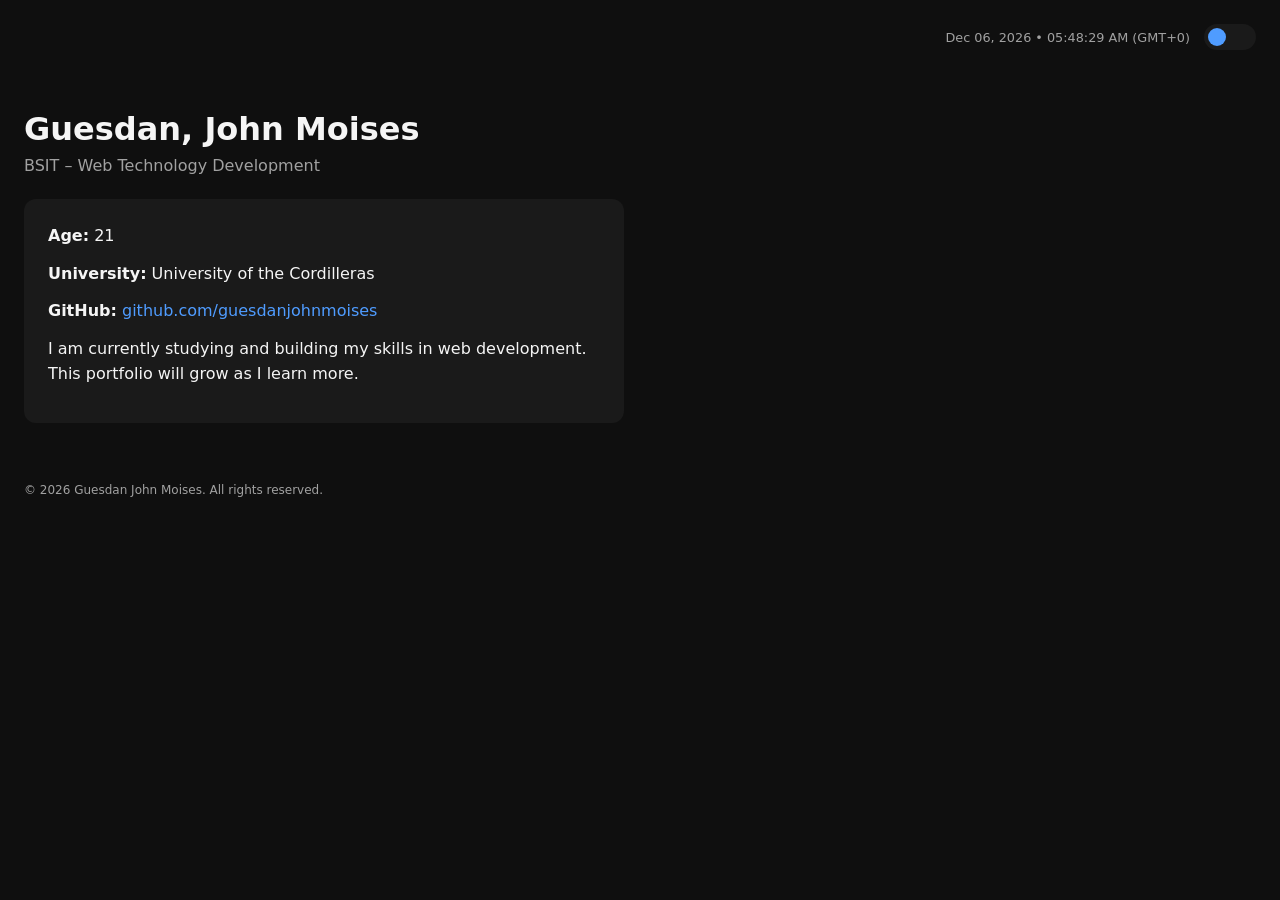
==== index.html @ 76e8d05f "rename portfolio.html to index.html" ====
<!DOCTYPE html>
<html lang="en">
<head>
  <meta charset="UTF-8" />
  <meta name="viewport" content="width=device-width, initial-scale=1.0" />
  <title>Guesdan John Moises | Portfolio</title>

  <!-- CSS -->
  <link rel="stylesheet" href="style.css">
</head>

<body>

  <header>
    <div></div>

    <div class="header-right">
      <span id="local-time" class="local-time"></span>

      <div class="theme-toggle" onclick="toggleTheme()">
        <div class="switch"></div>
      </div>
    </div>
  </header>

  <main>
    <h1>Guesdan, John Moises</h1>
    <h2>BSIT – Web Technology Development</h2>

    <div class="info">
      <p><strong>Age:</strong> 21</p>
      <p><strong>University:</strong> University of the Cordilleras</p>
      <p>
        <strong>GitHub:</strong>
        <a href="https://github.com/guesdanjohnmoises" target="_blank">
          github.com/guesdanjohnmoises
        </a>
      </p>
      <p>
        I am currently studying and building my skills in web development.
        This portfolio will grow as I learn more.
      </p>
    </div>
  </main>

  <footer>
    © 2026 Guesdan John Moises. All rights reserved.
  </footer>

  <!-- JavaScript -->
  <script src="script.js"></script>
</body>
</html>
---- style.css ----
:root {
  --bg: #0f0f0f;
  --card: #1a1a1a;
  --text: #f5f5f5;
  --muted: #a1a1a1;
  --accent: #4f9cff;
}

body.light {
  --bg: #f5f5f5;
  --card: #ffffff;
  --text: #0f0f0f;
  --muted: #555;
}

* {
  margin: 0;
  padding: 0;
  box-sizing: border-box;
  font-family: system-ui, -apple-system, BlinkMacSystemFont, "Segoe UI", sans-serif;
}

body {
  background: var(--bg);
  color: var(--text);
  min-height: 100vh;
  padding: 24px;
  transition: background 0.3s, color 0.3s;
}

header {
  display: flex;
  justify-content: space-between;
  align-items: center;
  margin-bottom: 60px;
}

.header-right {
  display: flex;
  align-items: center;
  gap: 14px;
}

.local-time {
  font-size: 0.8rem;
  color: var(--muted);
  white-space: nowrap;
}

.theme-toggle {
  width: 52px;
  height: 26px;
  background: var(--card);
  border-radius: 20px;
  cursor: pointer;
  display: flex;
  align-items: center;
  padding: 4px;
}

.theme-toggle .switch {
  width: 18px;
  height: 18px;
  background: var(--accent);
  border-radius: 50%;
  transition: transform 0.3s;
}

body.light .theme-toggle .switch {
  transform: translateX(24px);
}

main {
  max-width: 600px;
}

h1 {
  font-size: 2rem;
  margin-bottom: 8px;
}

h2 {
  font-size: 1rem;
  font-weight: normal;
  color: var(--muted);
  margin-bottom: 24px;
}

.info {
  background: var(--card);
  padding: 24px;
  border-radius: 12px;
}

.info p {
  margin-bottom: 12px;
  line-height: 1.6;
}

a {
  color: var(--accent);
  text-decoration: none;
}

a:hover {
  text-decoration: underline;
}

footer {
  margin-top: 60px;
  font-size: 0.75rem;
  color: var(--muted);
}
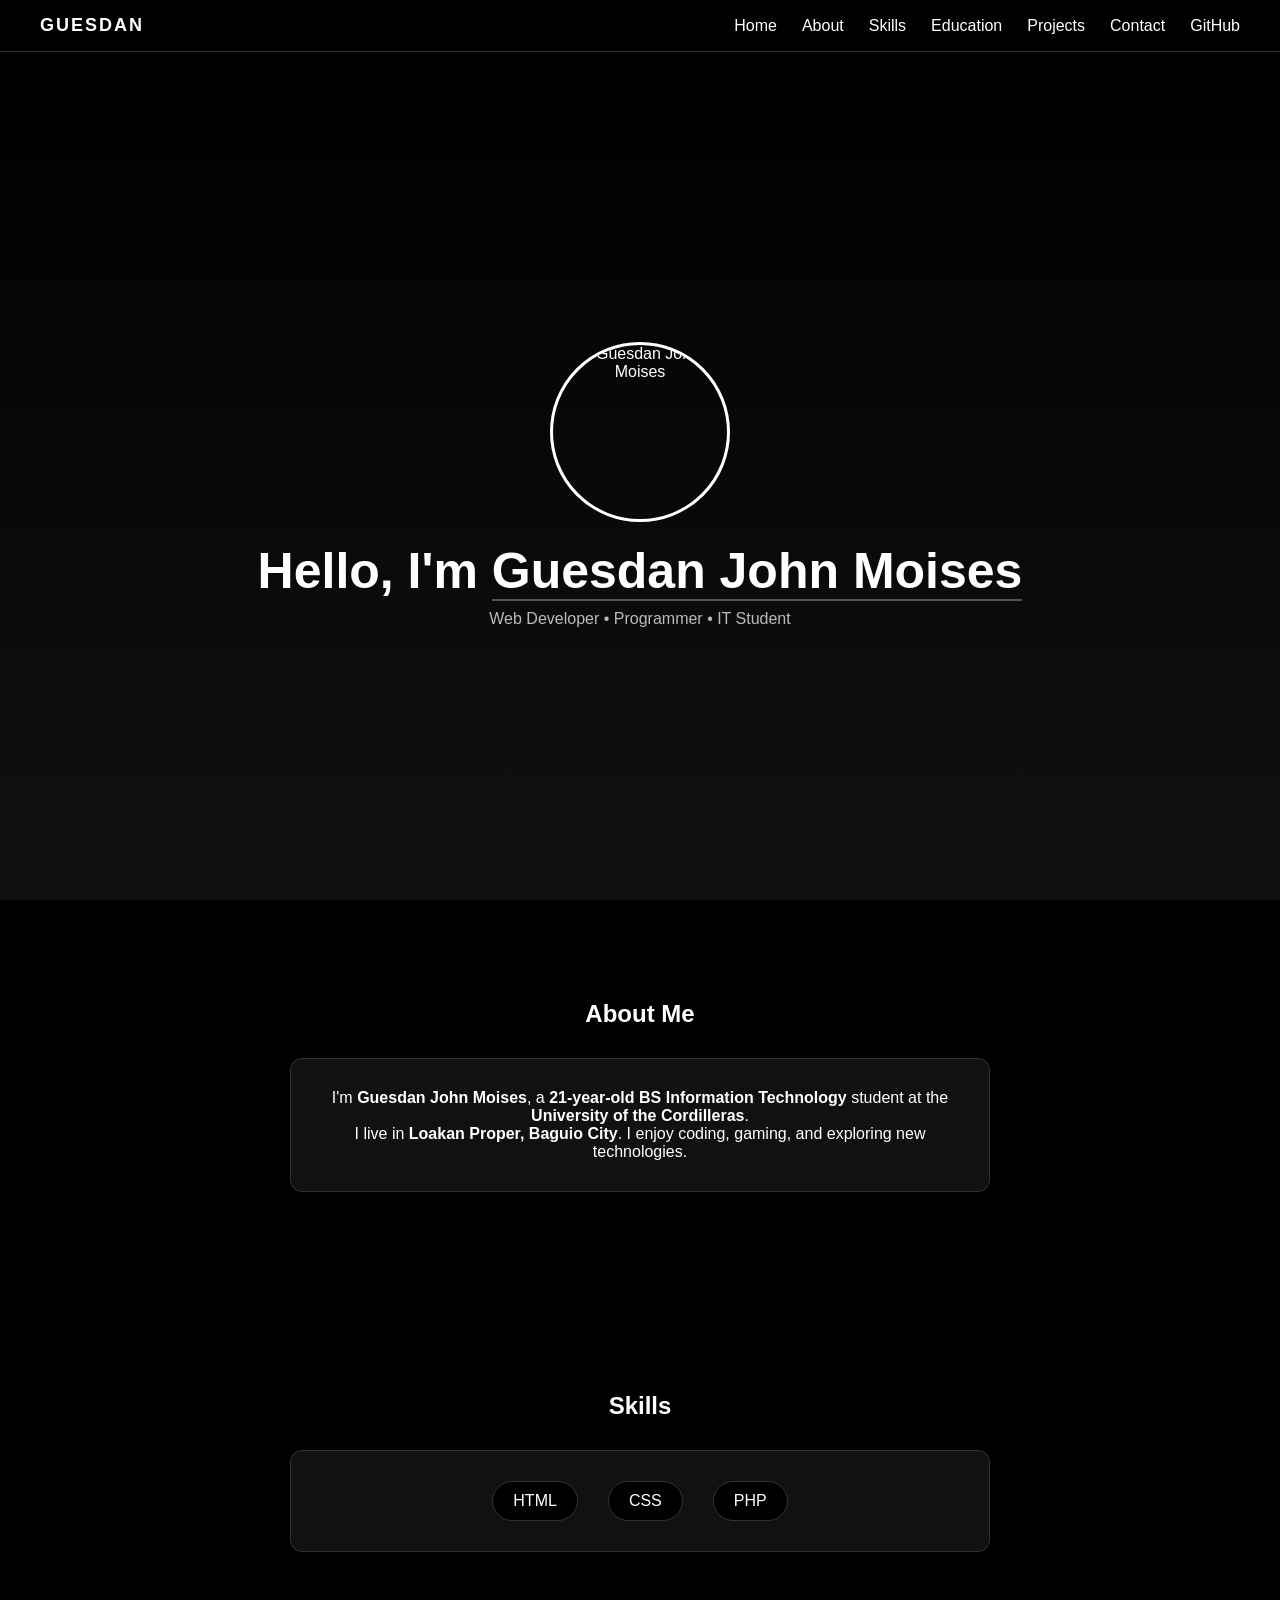
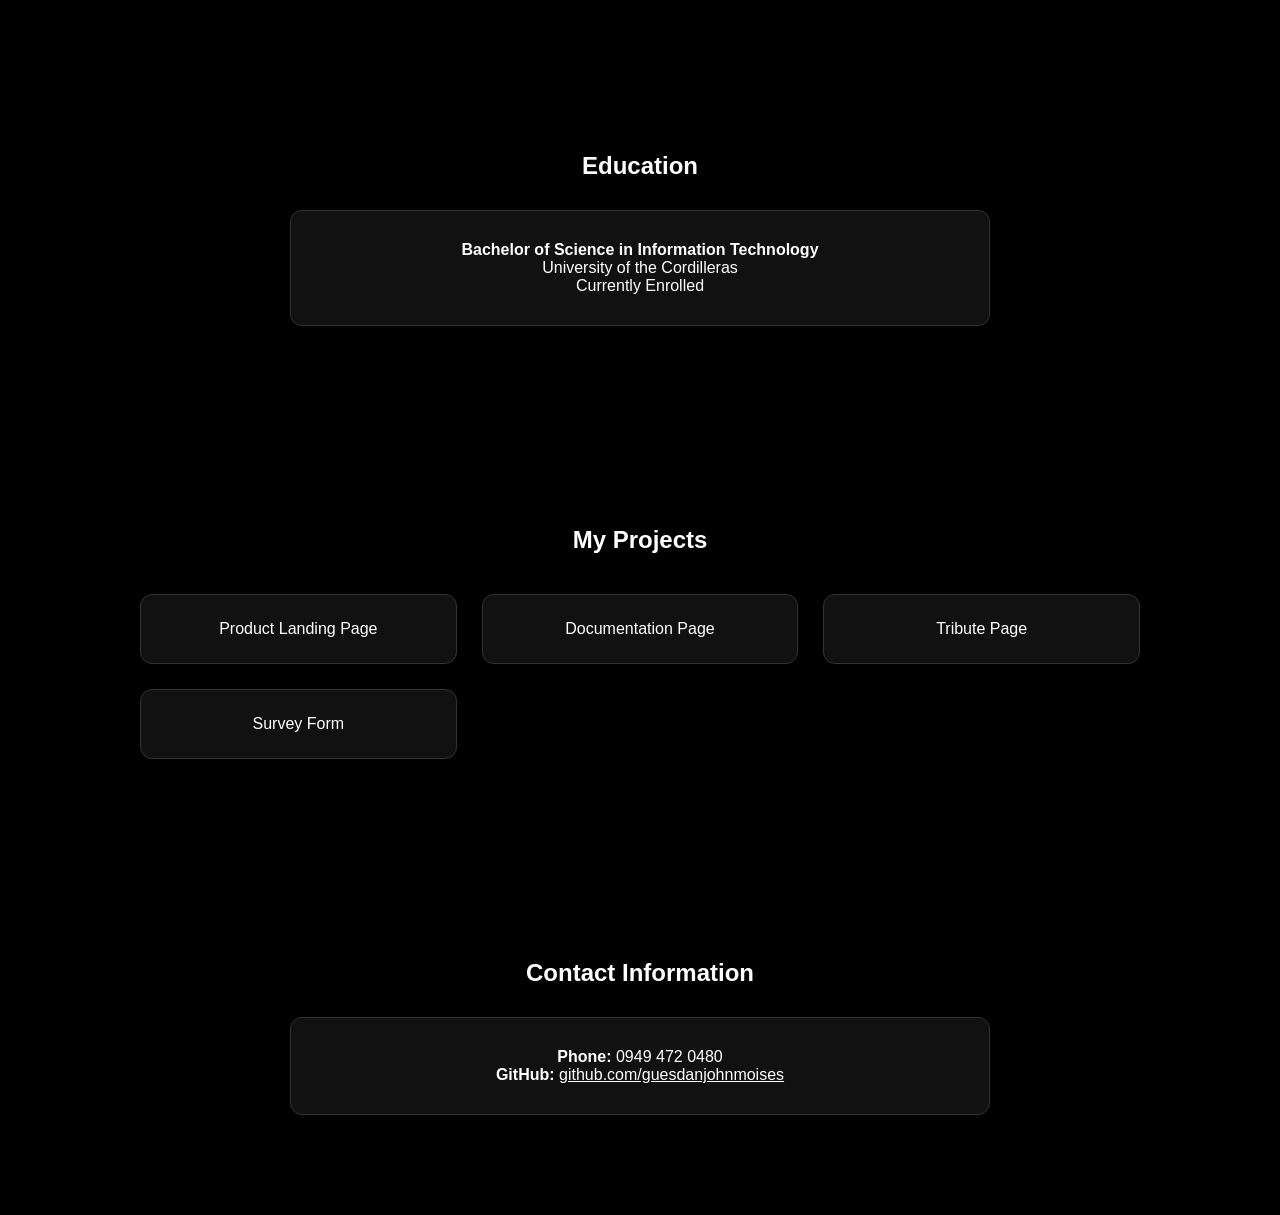
==== commit 9ffaf0f8: "unfinished" ====
--- a/index.html
+++ b/index.html
@@ -1,53 +1,111 @@
 <!DOCTYPE html>
 <html lang="en">
 <head>
-  <meta charset="UTF-8" />
-  <meta name="viewport" content="width=device-width, initial-scale=1.0" />
-  <title>Guesdan John Moises | Portfolio</title>
-
-  <!-- CSS -->
-  <link rel="stylesheet" href="style.css">
+    <meta charset="UTF-8">
+    <meta name="viewport" content="width=device-width, initial-scale=1.0">
+    <title>Guesdan John Moises | Portfolio</title>
+    <link rel="stylesheet" href="style.css">
 </head>
-
 <body>
 
-  <header>
-    <div></div>
+    <!-- NAVBAR -->
+    <nav class="navbar">
+        <div class="logo">GUESDAN</div>
+        <ul>
+            <li><a href="#welcome-section">Home</a></li>
+            <li><a href="#about-section">About</a></li>
+            <li><a href="#skills-section">Skills</a></li>
+            <li><a href="#education-section">Education</a></li>
+            <li><a href="#projects">Projects</a></li>
+            <li><a href="#contact-section">Contact</a></li>
+            <li>
+                <a href="https://github.com/guesdanjohnmoises" target="_blank">
+                    GitHub
+                </a>
+            </li>
+        </ul>
+    </nav>
 
-    <div class="header-right">
-      <span id="local-time" class="local-time"></span>
+    <!-- HERO -->
+    <section id="welcome-section" class="hero">
+        <img src="img/profile.jpg" alt="Guesdan John Moises" class="profile-img">
+        <h1>Hello, I'm <span>Guesdan John Moises</span></h1>
+        <p>Web Developer • Programmer • IT Student</p>
+    </section>
 
-      <div class="theme-toggle" onclick="toggleTheme()">
-        <div class="switch"></div>
-      </div>
-    </div>
-  </header>
+    <!-- ABOUT -->
+    <section id="about-section" class="section">
+        <h2>About Me</h2>
+        <div class="card">
+            <p>
+                I'm <strong>Guesdan John Moises</strong>, a <strong>21-year-old</strong>
+                <strong>BS Information Technology</strong> student at the
+                <strong>University of the Cordilleras</strong>.
+            </p>
+            <p>
+                I live in <strong>Loakan Proper, Baguio City</strong>.
+                I enjoy coding, gaming, and exploring new technologies.
+            </p>
+        </div>
+    </section>
 
-  <main>
-    <h1>Guesdan, John Moises</h1>
-    <h2>BSIT – Web Technology Development</h2>
+    <!-- SKILLS -->
+    <section id="skills-section" class="section">
+        <h2>Skills</h2>
+        <div class="card">
+            <ul class="list">
+                <li>HTML</li>
+                <li>CSS</li>
+                <li>PHP</li>
+            </ul>
+        </div>
+    </section>
 
-    <div class="info">
-      <p><strong>Age:</strong> 21</p>
-      <p><strong>University:</strong> University of the Cordilleras</p>
-      <p>
-        <strong>GitHub:</strong>
-        <a href="https://github.com/guesdanjohnmoises" target="_blank">
-          github.com/guesdanjohnmoises
-        </a>
-      </p>
-      <p>
-        I am currently studying and building my skills in web development.
-        This portfolio will grow as I learn more.
-      </p>
-    </div>
-  </main>
+    <!-- EDUCATION -->
+    <section id="education-section" class="section">
+        <h2>Education</h2>
+        <div class="card">
+            <p>
+                <strong>Bachelor of Science in Information Technology</strong><br>
+                University of the Cordilleras<br>
+                Currently Enrolled
+            </p>
+        </div>
+    </section>
 
-  <footer>
-    © 2026 Guesdan John Moises. All rights reserved.
-  </footer>
+    <!-- PROJECTS -->
+    <section id="projects" class="section">
+        <h2>My Projects</h2>
+        <div class="project-grid">
+            <a href="https://product-landing-page-chi-two.vercel.app/" class="project" target="_blank">
+                Product Landing Page
+            </a>
+            <a href="https://documentation-page-seven.vercel.app/" class="project" target="_blank">
+                Documentation Page
+            </a>
+            <a href="https://tribute-page-two-sigma.vercel.app/" class="project" target="_blank">
+                Tribute Page
+            </a>
+            <a href="https://survey-form-indol.vercel.app/" class="project" target="_blank">
+                Survey Form
+            </a>
+        </div>
+    </section>
 
-  <!-- JavaScript -->
-  <script src="script.js"></script>
+    <!-- CONTACT -->
+    <section id="contact-section" class="section">
+        <h2>Contact Information</h2>
+        <div class="card">
+            <p><strong>Phone:</strong> 0949 472 0480</p>
+            <p>
+                <strong>GitHub:</strong>
+                <a href="https://github.com/guesdanjohnmoises" target="_blank">
+                    github.com/guesdanjohnmoises
+                </a>
+            </p>
+        </div>
+    </section>
+
 </body>
 </html>
+  
--- a/style.css
+++ b/style.css
@@ -1,113 +1,148 @@
-:root {
-  --bg: #0f0f0f;
-  --card: #1a1a1a;
-  --text: #f5f5f5;
-  --muted: #a1a1a1;
-  --accent: #4f9cff;
-}
-
-body.light {
-  --bg: #f5f5f5;
-  --card: #ffffff;
-  --text: #0f0f0f;
-  --muted: #555;
-}
-
+/* RESET */
 * {
   margin: 0;
   padding: 0;
   box-sizing: border-box;
-  font-family: system-ui, -apple-system, BlinkMacSystemFont, "Segoe UI", sans-serif;
 }
 
+/* GLOBAL */
 body {
-  background: var(--bg);
-  color: var(--text);
-  min-height: 100vh;
-  padding: 24px;
-  transition: background 0.3s, color 0.3s;
+  font-family: Arial, sans-serif;
+  background: #000;
+  color: #fff;
+  padding-top: 70px;
 }
 
-header {
+/* NAVBAR */
+.navbar {
+  position: fixed;
+  top: 0;
+  width: 100%;
+  padding: 15px 40px;
+  background: #000;
   display: flex;
   justify-content: space-between;
   align-items: center;
-  margin-bottom: 60px;
+  border-bottom: 1px solid #333;
+  z-index: 1000;
 }
 
-.header-right {
-  display: flex;
-  align-items: center;
-  gap: 14px;
+.logo {
+  font-weight: bold;
+  letter-spacing: 2px;
+  font-size: 18px;
 }
 
-.local-time {
-  font-size: 0.8rem;
-  color: var(--muted);
-  white-space: nowrap;
+.navbar ul {
+  display: flex;
+  list-style: none;
+  gap: 25px;
 }
 
-.theme-toggle {
-  width: 52px;
-  height: 26px;
-  background: var(--card);
-  border-radius: 20px;
-  cursor: pointer;
-  display: flex;
-  align-items: center;
-  padding: 4px;
+.navbar a {
+  color: #fff;
+  text-decoration: none;
+  transition: 0.3s;
 }
 
-.theme-toggle .switch {
-  width: 18px;
-  height: 18px;
-  background: var(--accent);
-  border-radius: 50%;
-  transition: transform 0.3s;
+.navbar a:hover {
+  color: #aaa;
 }
 
-body.light .theme-toggle .switch {
-  transform: translateX(24px);
+/* HERO */
+.hero {
+  height: calc(100vh - 70px);
+  display: flex;
+  flex-direction: column;
+  justify-content: center;
+  align-items: center;
+  background: linear-gradient(to bottom, #000, #111);
+  text-align: center;
 }
 
-main {
-  max-width: 600px;
+.profile-img {
+  width: 180px;
+  height: 180px;
+  object-fit: cover;
+  border-radius: 50%;
+  border: 3px solid #fff;
+  margin-bottom: 20px;
 }
 
-h1 {
-  font-size: 2rem;
-  margin-bottom: 8px;
+.hero h1 {
+  font-size: 50px;
 }
 
-h2 {
-  font-size: 1rem;
-  font-weight: normal;
-  color: var(--muted);
-  margin-bottom: 24px;
+.hero span {
+  border-bottom: 2px solid #555;
 }
 
-.info {
-  background: var(--card);
-  padding: 24px;
+.hero p {
+  margin-top: 10px;
+  color: #bbb;
+}
+
+/* SECTIONS */
+.section {
+  padding: 100px 20px;
+  text-align: center;
+}
+
+/* CARDS */
+.card {
+  max-width: 700px;
+  margin: 30px auto 0;
+  padding: 30px;
+  background: #111;
+  border: 1px solid #333;
   border-radius: 12px;
 }
 
-.info p {
-  margin-bottom: 12px;
-  line-height: 1.6;
+/* SKILLS */
+.list {
+  list-style: none;
+  display: flex;
+  justify-content: center;
+  gap: 30px;
 }
 
-a {
-  color: var(--accent);
-  text-decoration: none;
+.list li {
+  padding: 10px 20px;
+  border: 1px solid #333;
+  border-radius: 20px;
+  background: #000;
 }
 
-a:hover {
+/* PROJECTS */
+.project-grid {
+  display: grid;
+  grid-template-columns: repeat(auto-fit, minmax(250px, 1fr));
+  gap: 25px;
+  max-width: 1000px;
+  margin: 40px auto 0;
+}
+
+.project {
+  padding: 25px;
+  background: #111;
+  border: 1px solid #333;
+  border-radius: 12px;
+  text-decoration: none;
+  color: #fff;
+  transition: 0.3s;
+}
+
+.project:hover {
+  background: #222;
+  transform: scale(1.05);
+}
+
+/* CONTACT */
+#contact-section a {
+  color: #fff;
   text-decoration: underline;
 }
 
-footer {
-  margin-top: 60px;
-  font-size: 0.75rem;
-  color: var(--muted);
+#contact-section a:hover {
+  color: #aaa;
 }
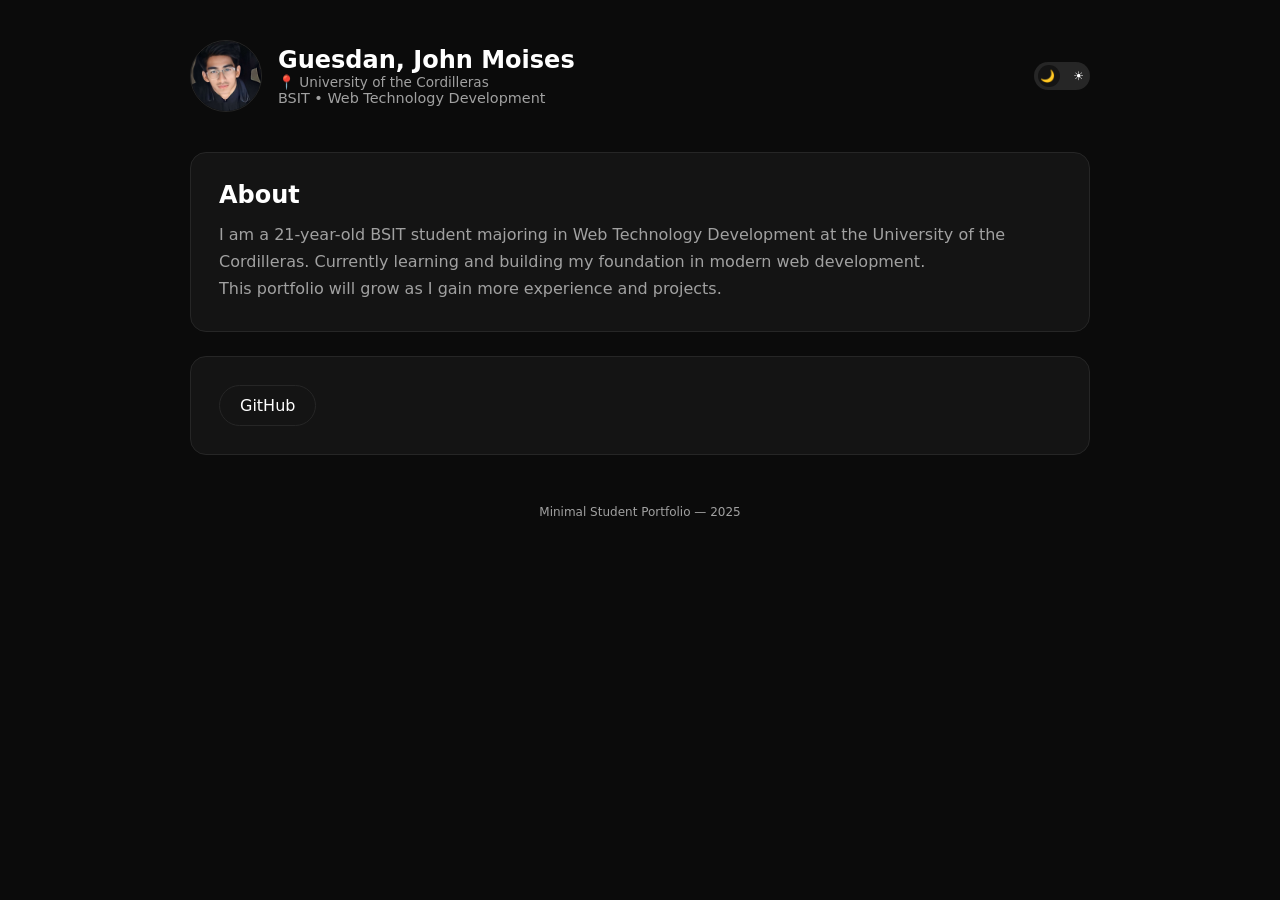
==== commit 32d4a342: "unfinished" ====
--- a/index.html
+++ b/index.html
@@ -1,111 +1,65 @@
 <!DOCTYPE html>
 <html lang="en">
 <head>
-    <meta charset="UTF-8">
-    <meta name="viewport" content="width=device-width, initial-scale=1.0">
-    <title>Guesdan John Moises | Portfolio</title>
-    <link rel="stylesheet" href="style.css">
+  <meta charset="UTF-8" />
+  <meta name="viewport" content="width=device-width, initial-scale=1.0"/>
+  <title>Guesdan | Portfolio</title>
+  <link rel="stylesheet" href="style.css">
 </head>
 <body>
 
-    <!-- NAVBAR -->
-    <nav class="navbar">
-        <div class="logo">GUESDAN</div>
-        <ul>
-            <li><a href="#welcome-section">Home</a></li>
-            <li><a href="#about-section">About</a></li>
-            <li><a href="#skills-section">Skills</a></li>
-            <li><a href="#education-section">Education</a></li>
-            <li><a href="#projects">Projects</a></li>
-            <li><a href="#contact-section">Contact</a></li>
-            <li>
-                <a href="https://github.com/guesdanjohnmoises" target="_blank">
-                    GitHub
-                </a>
-            </li>
-        </ul>
-    </nav>
+  <!-- Header -->
+  <header class="hero">
+    <div class="hero-left">
+      <img src="profile.jpg" alt="Guesdan profile" class="avatar">
+      <div>
+        <h1>Guesdan, John Moises</h1>
+        <p class="location">📍 University of the Cordilleras</p>
+        <p class="role">BSIT • Web Technology Development</p>
+      </div>
+    </div>
 
-    <!-- HERO -->
-    <section id="welcome-section" class="hero">
-        <img src="img/profile.jpg" alt="Guesdan John Moises" class="profile-img">
-        <h1>Hello, I'm <span>Guesdan John Moises</span></h1>
-        <p>Web Developer • Programmer • IT Student</p>
+    <div class="theme-toggle" onclick="toggleTheme()">
+      <span class="icon moon">🌙</span>
+      <span class="icon sun">☀️</span>
+      <div class="switch"></div>
+    </div>    
+  </header>
+
+  <!-- Main Content -->
+  <main class="content">
+
+    <!-- About Card -->
+    <section class="card">
+      <h2>About</h2>
+      <p>
+        I am a 21-year-old BSIT student majoring in Web Technology Development
+        at the University of the Cordilleras. Currently learning and building
+        my foundation in modern web development.
+      </p>
+      <p class="muted">
+        This portfolio will grow as I gain more experience and projects.
+      </p>
     </section>
 
-    <!-- ABOUT -->
-    <section id="about-section" class="section">
-        <h2>About Me</h2>
-        <div class="card">
-            <p>
-                I'm <strong>Guesdan John Moises</strong>, a <strong>21-year-old</strong>
-                <strong>BS Information Technology</strong> student at the
-                <strong>University of the Cordilleras</strong>.
-            </p>
-            <p>
-                I live in <strong>Loakan Proper, Baguio City</strong>.
-                I enjoy coding, gaming, and exploring new technologies.
-            </p>
-        </div>
+    <!-- Links Card -->
+    <section class="card actions">
+      <a href="https://github.com/guesdanjohnmoises" target="_blank" class="btn">
+        GitHub
+      </a>
     </section>
 
-    <!-- SKILLS -->
-    <section id="skills-section" class="section">
-        <h2>Skills</h2>
-        <div class="card">
-            <ul class="list">
-                <li>HTML</li>
-                <li>CSS</li>
-                <li>PHP</li>
-            </ul>
-        </div>
-    </section>
+  </main>
 
-    <!-- EDUCATION -->
-    <section id="education-section" class="section">
-        <h2>Education</h2>
-        <div class="card">
-            <p>
-                <strong>Bachelor of Science in Information Technology</strong><br>
-                University of the Cordilleras<br>
-                Currently Enrolled
-            </p>
-        </div>
-    </section>
+  <footer>
+    Minimal Student Portfolio — 2025
+  </footer>
 
-    <!-- PROJECTS -->
-    <section id="projects" class="section">
-        <h2>My Projects</h2>
-        <div class="project-grid">
-            <a href="https://product-landing-page-chi-two.vercel.app/" class="project" target="_blank">
-                Product Landing Page
-            </a>
-            <a href="https://documentation-page-seven.vercel.app/" class="project" target="_blank">
-                Documentation Page
-            </a>
-            <a href="https://tribute-page-two-sigma.vercel.app/" class="project" target="_blank">
-                Tribute Page
-            </a>
-            <a href="https://survey-form-indol.vercel.app/" class="project" target="_blank">
-                Survey Form
-            </a>
-        </div>
-    </section>
-
-    <!-- CONTACT -->
-    <section id="contact-section" class="section">
-        <h2>Contact Information</h2>
-        <div class="card">
-            <p><strong>Phone:</strong> 0949 472 0480</p>
-            <p>
-                <strong>GitHub:</strong>
-                <a href="https://github.com/guesdanjohnmoises" target="_blank">
-                    github.com/guesdanjohnmoises
-                </a>
-            </p>
-        </div>
-    </section>
+  <script>
+    function toggleTheme() {
+      document.body.classList.toggle("light");
+    }
+  </script>
 
 </body>
 </html>
-  
--- a/style.css
+++ b/style.css
@@ -1,148 +1,155 @@
-/* RESET */
+:root {
+  --bg: #0b0b0b;
+  --card: #141414;
+  --text: #ffffff;
+  --muted: #a1a1a1;
+  --border: #262626;
+  --accent: #3b82f6;
+}
+
+body.light {
+  --bg: #f4f4f5;
+  --card: #ffffff;
+  --text: #0b0b0b;
+  --muted: #525252;
+  --border: #e5e7eb;
+  --accent: #2563eb;
+}
+
 * {
   margin: 0;
   padding: 0;
   box-sizing: border-box;
+  font-family: Inter, system-ui, sans-serif;
 }
 
-/* GLOBAL */
 body {
-  font-family: Arial, sans-serif;
-  background: #000;
-  color: #fff;
-  padding-top: 70px;
+  background: var(--bg);
+  color: var(--text);
+  min-height: 100vh;
+  padding: 40px 20px;
+  transition: 0.3s ease;
 }
 
-/* NAVBAR */
-.navbar {
-  position: fixed;
-  top: 0;
-  width: 100%;
-  padding: 15px 40px;
-  background: #000;
+/* Hero */
+.hero {
+  max-width: 900px;
+  margin: auto;
   display: flex;
   justify-content: space-between;
   align-items: center;
-  border-bottom: 1px solid #333;
-  z-index: 1000;
+  margin-bottom: 40px;
 }
 
-.logo {
-  font-weight: bold;
-  letter-spacing: 2px;
-  font-size: 18px;
+.hero-left {
+  display: flex;
+  gap: 16px;
+  align-items: center;
 }
 
-.navbar ul {
-  display: flex;
-  list-style: none;
-  gap: 25px;
+.avatar {
+  width: 72px;
+  height: 72px;
+  border-radius: 50%;
+  object-fit: cover;
+  border: 1px solid var(--border);
 }
 
-.navbar a {
-  color: #fff;
-  text-decoration: none;
-  transition: 0.3s;
+h1 {
+  font-size: 1.5rem;
 }
 
-.navbar a:hover {
-  color: #aaa;
+.location {
+  font-size: 0.85rem;
+  color: var(--muted);
 }
 
-/* HERO */
-.hero {
-  height: calc(100vh - 70px);
-  display: flex;
-  flex-direction: column;
-  justify-content: center;
-  align-items: center;
-  background: linear-gradient(to bottom, #000, #111);
-  text-align: center;
+.role {
+  font-size: 0.9rem;
+  color: var(--muted);
 }
 
-.profile-img {
-  width: 180px;
-  height: 180px;
-  object-fit: cover;
-  border-radius: 50%;
-  border: 3px solid #fff;
-  margin-bottom: 20px;
+/* Toggle */
+.theme-toggle {
+  width: 56px;
+  height: 28px;
+  background: var(--border);
+  border-radius: 999px;
+  position: relative;
+  cursor: pointer;
+  display: flex;
+  align-items: center;
+  justify-content: space-between;
+  padding: 0 6px;
 }
 
-.hero h1 {
-  font-size: 50px;
+.theme-toggle .icon {
+  font-size: 12px;
+  z-index: 2;
 }
 
-.hero span {
-  border-bottom: 2px solid #555;
+.switch {
+  width: 22px;
+  height: 22px;
+  background: var(--card);
+  border-radius: 50%;
+  position: absolute;
+  top: 3px;
+  left: 4px;
+  transition: 0.3s ease;
+  z-index: 1;
 }
 
-.hero p {
-  margin-top: 10px;
-  color: #bbb;
+body.light .switch {
+  transform: translateX(26px);
 }
 
-/* SECTIONS */
-.section {
-  padding: 100px 20px;
-  text-align: center;
+/* Content */
+.content {
+  max-width: 900px;
+  margin: auto;
+  display: grid;
+  gap: 24px;
 }
 
-/* CARDS */
 .card {
-  max-width: 700px;
-  margin: 30px auto 0;
-  padding: 30px;
-  background: #111;
-  border: 1px solid #333;
-  border-radius: 12px;
+  background: var(--card);
+  border: 1px solid var(--border);
+  border-radius: 16px;
+  padding: 28px;
 }
 
-/* SKILLS */
-.list {
-  list-style: none;
-  display: flex;
-  justify-content: center;
-  gap: 30px;
+.card h2 {
+  margin-bottom: 12px;
 }
 
-.list li {
-  padding: 10px 20px;
-  border: 1px solid #333;
-  border-radius: 20px;
-  background: #000;
+.card p {
+  line-height: 1.7;
+  color: var(--muted);
 }
 
-/* PROJECTS */
-.project-grid {
-  display: grid;
-  grid-template-columns: repeat(auto-fit, minmax(250px, 1fr));
-  gap: 25px;
-  max-width: 1000px;
-  margin: 40px auto 0;
+.actions {
+  display: flex;
 }
 
-.project {
-  padding: 25px;
-  background: #111;
-  border: 1px solid #333;
-  border-radius: 12px;
+.btn {
   text-decoration: none;
-  color: #fff;
-  transition: 0.3s;
+  color: var(--text);
+  border: 1px solid var(--border);
+  padding: 10px 20px;
+  border-radius: 999px;
+  transition: 0.3s ease;
 }
 
-.project:hover {
-  background: #222;
-  transform: scale(1.05);
+.btn:hover {
+  background: var(--accent);
+  border-color: var(--accent);
+  color: white;
 }
 
-/* CONTACT */
-#contact-section a {
-  color: #fff;
-  text-decoration: underline;
+footer {
+  margin-top: 50px;
+  text-align: center;
+  font-size: 0.75rem;
+  color: var(--muted);
 }
-
-#contact-section a:hover {
-  color: #aaa;
-}
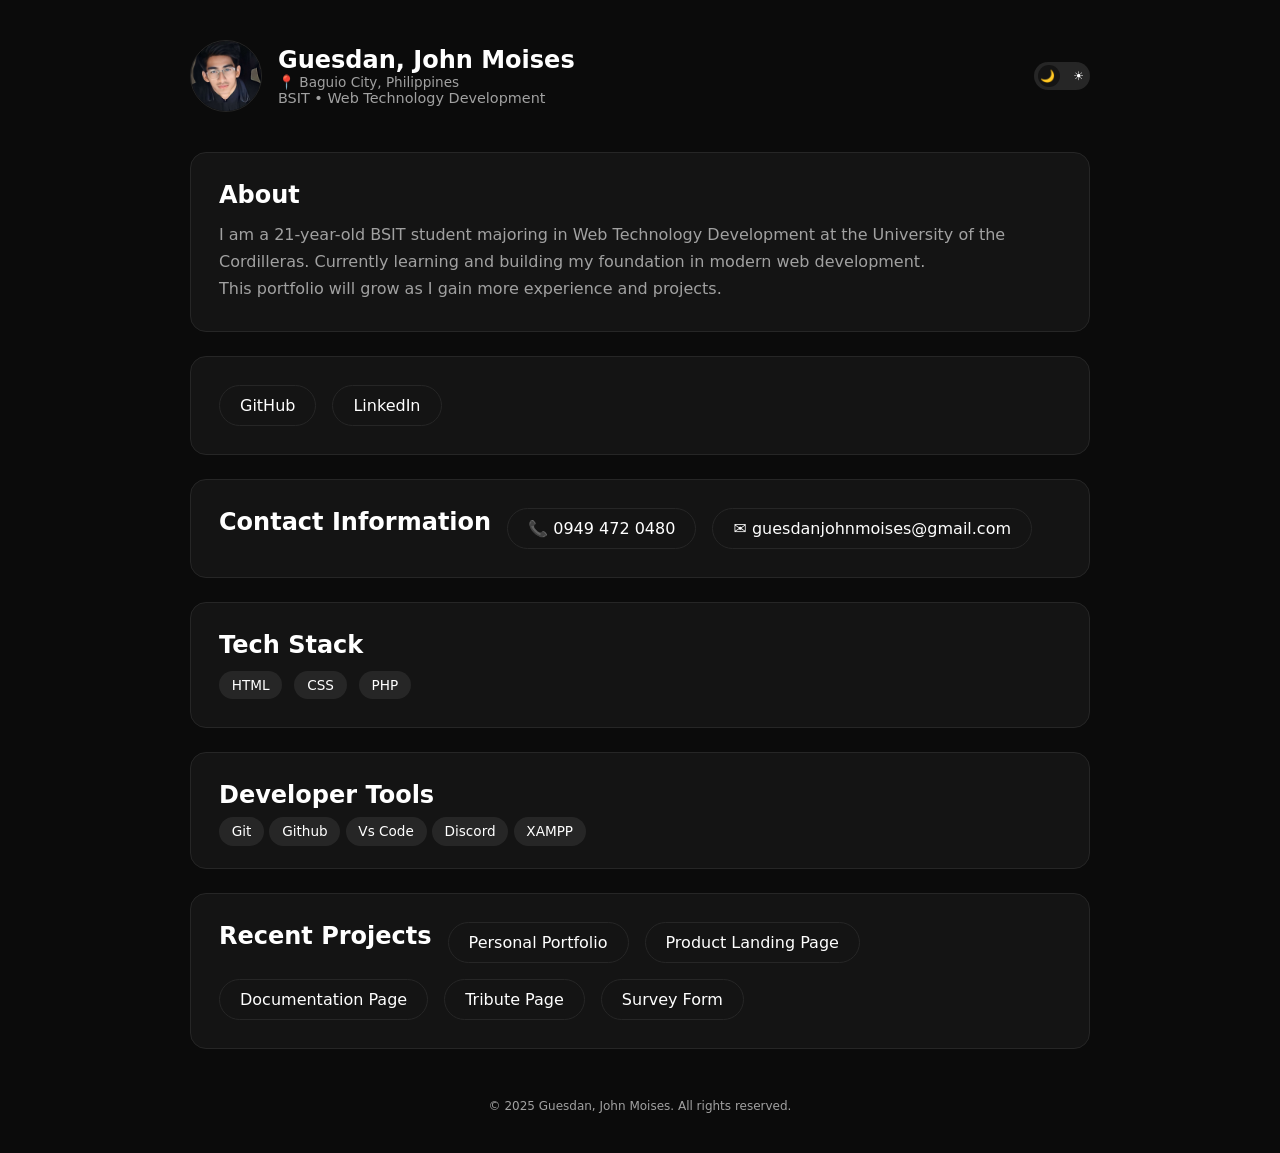
==== commit 714f33af: "finished resume" ====
--- a/index.html
+++ b/index.html
@@ -3,7 +3,7 @@
 <head>
   <meta charset="UTF-8" />
   <meta name="viewport" content="width=device-width, initial-scale=1.0"/>
-  <title>Guesdan | Portfolio</title>
+  <title>Guesdan | Resume</title>
   <link rel="stylesheet" href="style.css">
 </head>
 <body>
@@ -14,7 +14,7 @@
       <img src="profile.jpg" alt="Guesdan profile" class="avatar">
       <div>
         <h1>Guesdan, John Moises</h1>
-        <p class="location">📍 University of the Cordilleras</p>
+        <p class="location">📍 Baguio City, Philippines</p>
         <p class="role">BSIT • Web Technology Development</p>
       </div>
     </div>
@@ -43,16 +43,93 @@
     </section>
 
     <!-- Links Card -->
-    <section class="card actions">
-      <a href="https://github.com/guesdanjohnmoises" target="_blank" class="btn">
-        GitHub
-      </a>
-    </section>
+<section class="card actions">
+  <a href="https://github.com/guesdanjohnmoises" target="_blank" class="btn">
+    GitHub
+  </a>
+
+  <a href="https://www.linkedin.com/in/john-moises-guesdan-341a893a2/" 
+     target="_blank" 
+     class="btn">
+    LinkedIn
+  </a>
+</section>
+
+<!-- Contact Card -->
+<section class="card actions">
+  <h2>Contact Information</h2>
+
+  <a href="tel:09494720480" class="btn">
+    📞 0949 472 0480
+  </a>
+
+  <a href="mailto:guesdanjohnmoises@gmail.com" class="btn">
+    ✉️ guesdanjohnmoises@gmail.com
+  </a>
+</section>
+
+<!-- Tech Stack Card -->
+<section class="card">
+  <h2>Tech Stack</h2>
+
+  <div class="tags">
+    <span class="tag">HTML</span>
+    <span class="tag">CSS</span>
+    <span class="tag">PHP</span>
+  </div>
+</section>
+
+<section class="card">
+  <h2>Developer Tools</h2>
+  <span class="tag">Git</span>
+  <span class="tag">Github</span>
+  <span class="tag">Vs Code</span>
+  <span class="tag">Discord</span>
+  <span class="tag">XAMPP</span>
+</section>
+
+<!-- Recent Projects Card -->
+<section class="card actions">
+  <h2>Recent Projects</h2>
+
+  <a href="https://portfolio-one-sigma-9qxobrwvst.vercel.app/" 
+     target="_blank" 
+     class="btn">
+    Personal Portfolio
+  </a>
+
+  <a href="https://product-landing-page-chi-two.vercel.app/" 
+     target="_blank" 
+     class="btn">
+    Product Landing Page
+  </a>
+
+  <a href="https://documentationpage-five.vercel.app/" 
+     target="_blank" 
+     class="btn">
+    Documentation Page
+  </a>
+
+  <a href="https://tributepage-eta.vercel.app/" 
+     target="_blank" 
+     class="btn">
+    Tribute Page
+  </a>
+
+  <a href="https://survey-form-indol.vercel.app/" 
+     target="_blank" 
+     class="btn">
+    Survey Form
+  </a>
+</section>
+
 
   </main>
 
   <footer>
-    Minimal Student Portfolio — 2025
+    © 2025 Guesdan, John Moises. All rights reserved.
+
+
   </footer>
 
   <script>
--- a/style.css
+++ b/style.css
@@ -130,6 +130,8 @@
 
 .actions {
   display: flex;
+  gap: 1rem;
+  flex-wrap: wrap;
 }
 
 .btn {
@@ -153,3 +155,17 @@
   font-size: 0.75rem;
   color: var(--muted);
 }
+
+.tags {
+  display: flex;
+  gap: 0.75rem;
+  flex-wrap: wrap;
+  margin-top: 0.75rem;
+}
+
+.tag {
+  padding: 0.4rem 0.8rem;
+  border-radius: 999px;
+  background: rgba(255, 255, 255, 0.08);
+  font-size: 0.85rem;
+}
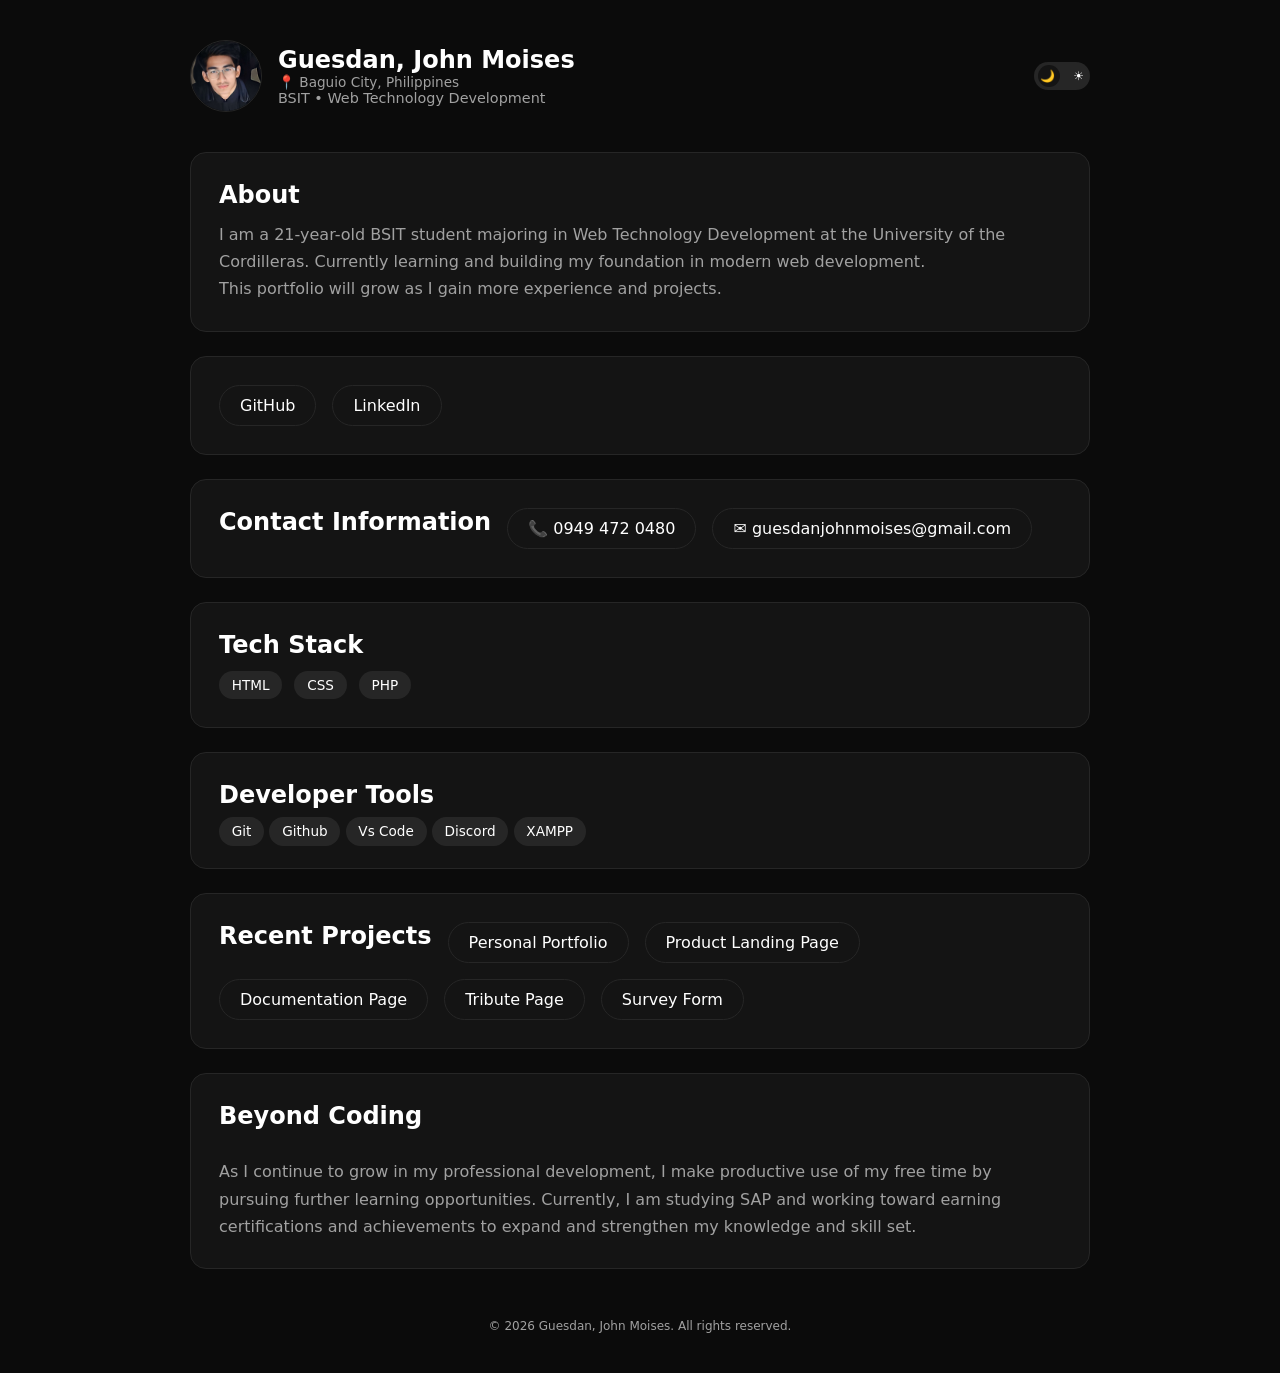
==== commit 6ae106d5: "FINISHED RESUME" ====
--- a/index.html
+++ b/index.html
@@ -123,11 +123,16 @@
   </a>
 </section>
 
+<section class="card actions">
+  <h2>Beyond Coding</h2>
+  <p> As I continue to grow in my professional development, I make productive use of my free time by pursuing further learning opportunities. 
+    Currently, I am studying SAP and working toward earning certifications and achievements to expand and strengthen my knowledge and skill set.</p>
+</section>
 
   </main>
 
   <footer>
-    © 2025 Guesdan, John Moises. All rights reserved.
+    © 2026 Guesdan, John Moises. All rights reserved.
 
 
   </footer>
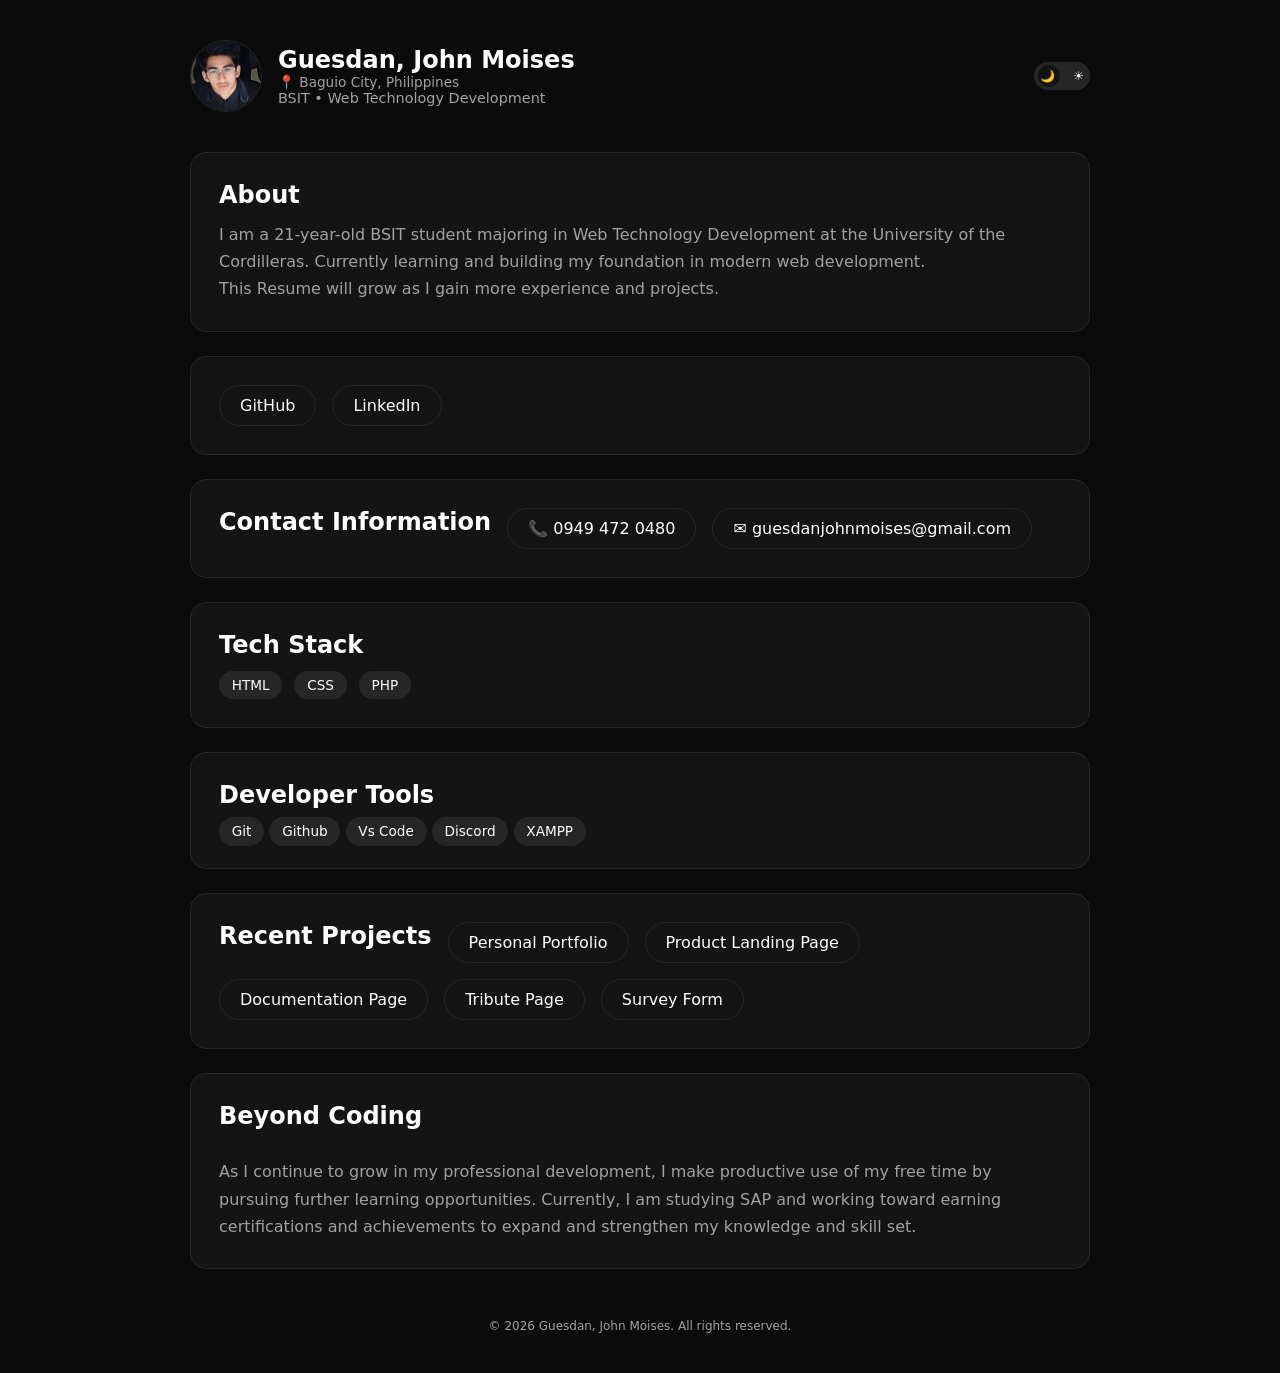
==== commit b458de98: "finished resume" ====
--- a/index.html
+++ b/index.html
@@ -38,7 +38,7 @@
         my foundation in modern web development.
       </p>
       <p class="muted">
-        This portfolio will grow as I gain more experience and projects.
+        This Resume will grow as I gain more experience and projects.
       </p>
     </section>
 
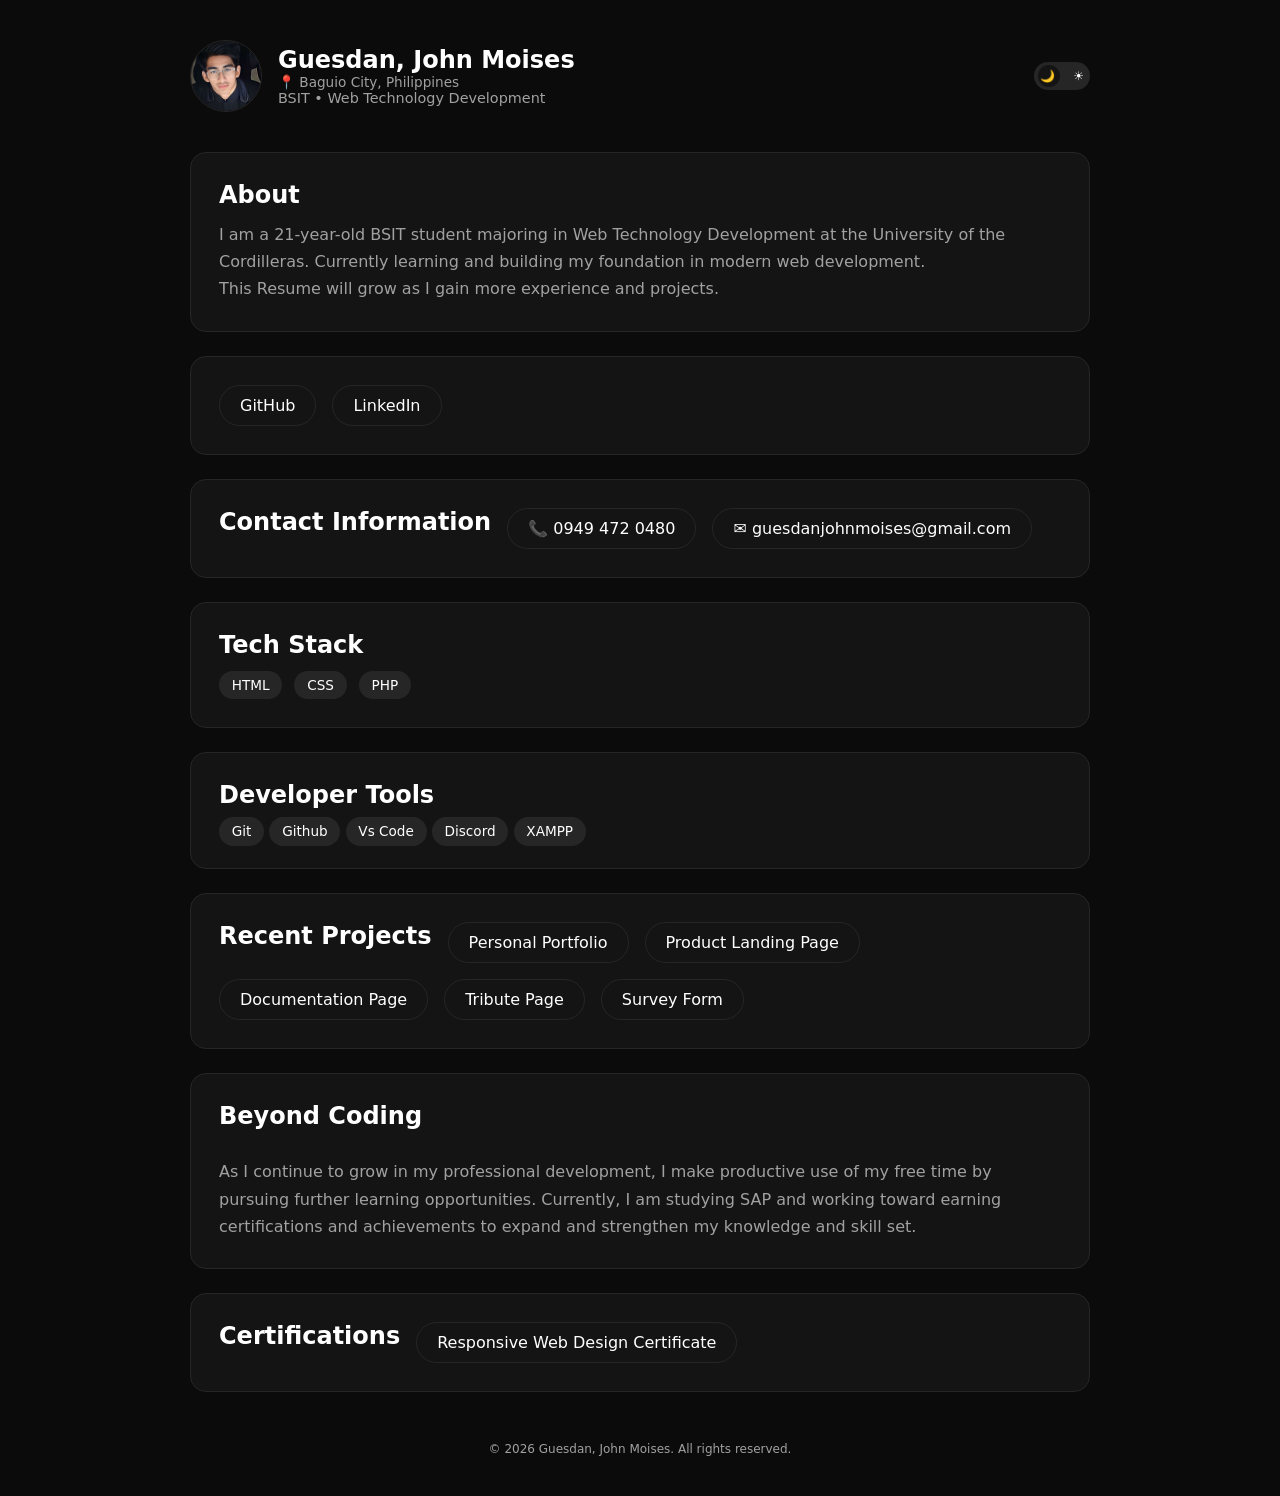
==== commit 6136ad84: "finished" ====
--- a/index.html
+++ b/index.html
@@ -129,6 +129,17 @@
     Currently, I am studying SAP and working toward earning certifications and achievements to expand and strengthen my knowledge and skill set.</p>
 </section>
 
+<section class="card actions">
+  <h2>Certifications</h2>
+  <a 
+    href="https://www.freecodecamp.org/certification/fcc-5d1f7e33-542a-4af9-9ee8-4068c925df0a/responsive-web-design"
+    target="_blank"
+    class="btn"
+  >
+    Responsive Web Design Certificate
+  </a>
+</section>
+
   </main>
 
   <footer>
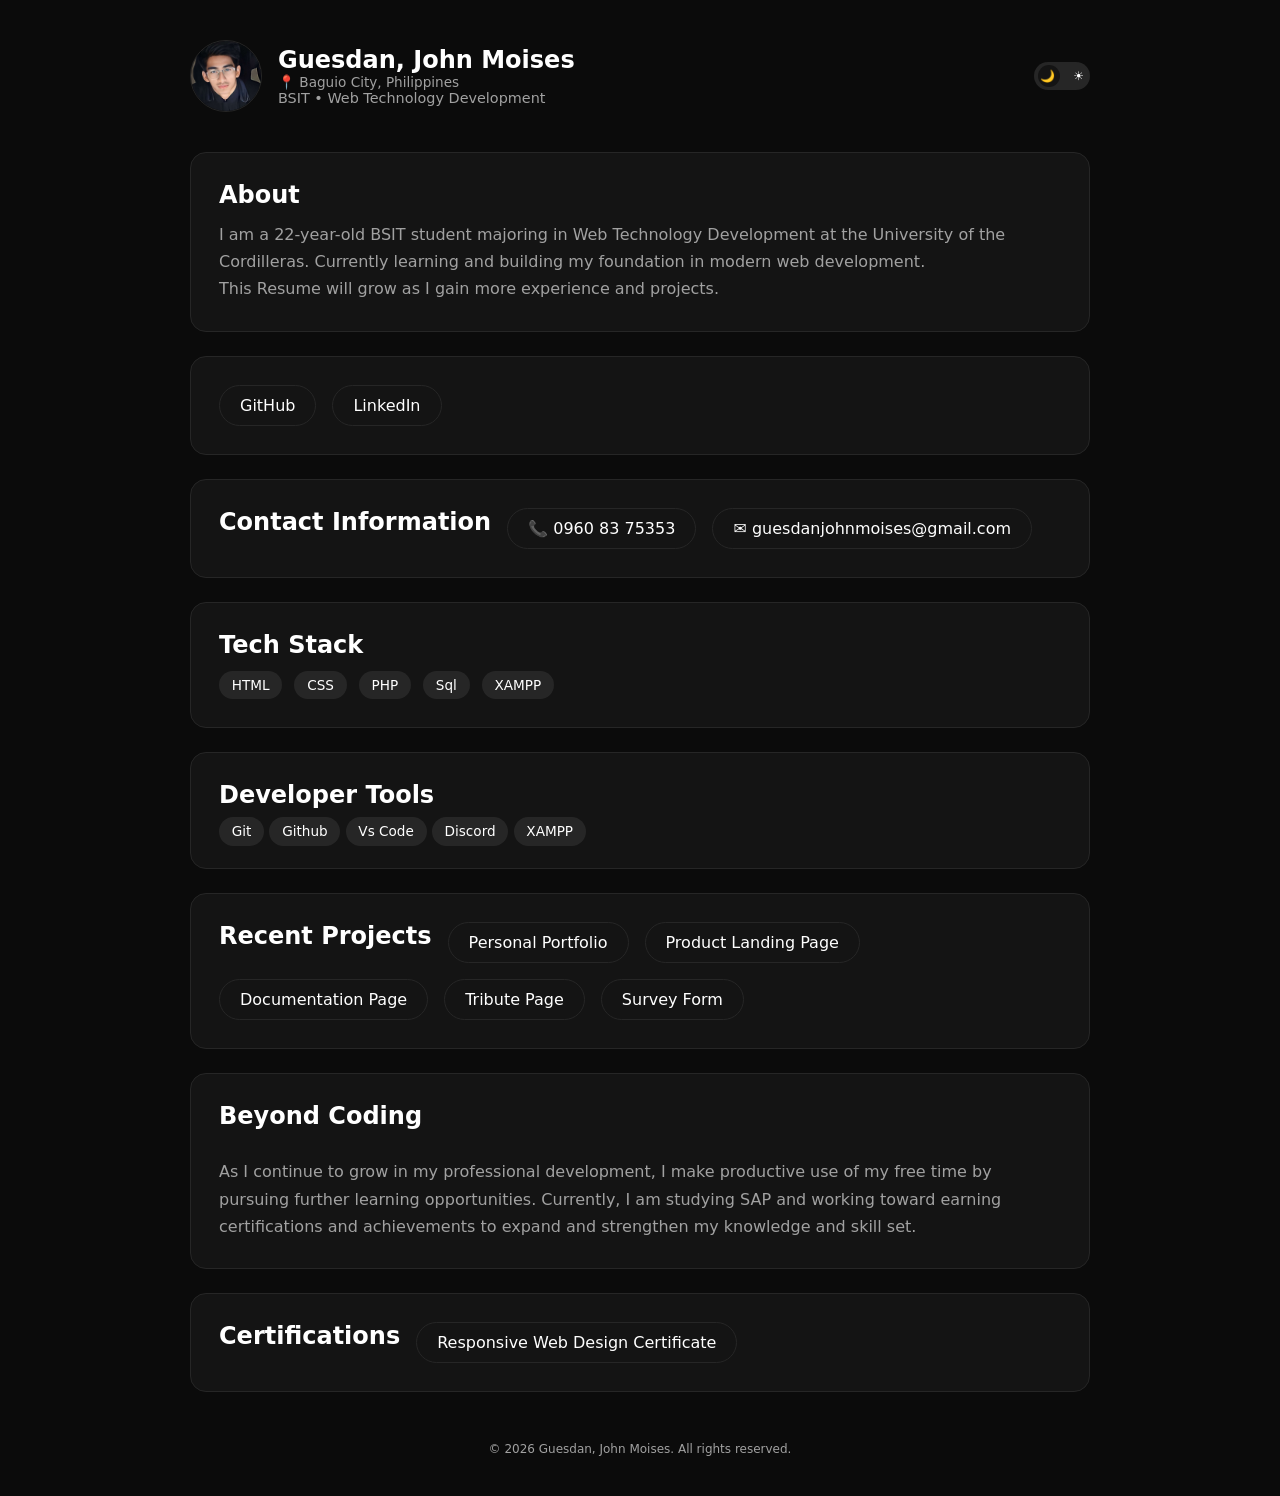
==== commit f7230a8d: "updated resume 2026" ====
--- a/index.html
+++ b/index.html
@@ -33,7 +33,7 @@
     <section class="card">
       <h2>About</h2>
       <p>
-        I am a 21-year-old BSIT student majoring in Web Technology Development
+        I am a 22-year-old BSIT student majoring in Web Technology Development
         at the University of the Cordilleras. Currently learning and building
         my foundation in modern web development.
       </p>
@@ -60,7 +60,7 @@
   <h2>Contact Information</h2>
 
   <a href="tel:09494720480" class="btn">
-    📞 0949 472 0480
+    📞 0960 83 75353
   </a>
 
   <a href="mailto:guesdanjohnmoises@gmail.com" class="btn">
@@ -76,6 +76,8 @@
     <span class="tag">HTML</span>
     <span class="tag">CSS</span>
     <span class="tag">PHP</span>
+    <span class="tag">Sql</span>
+    <span class="tag">XAMPP</span>
   </div>
 </section>
 
